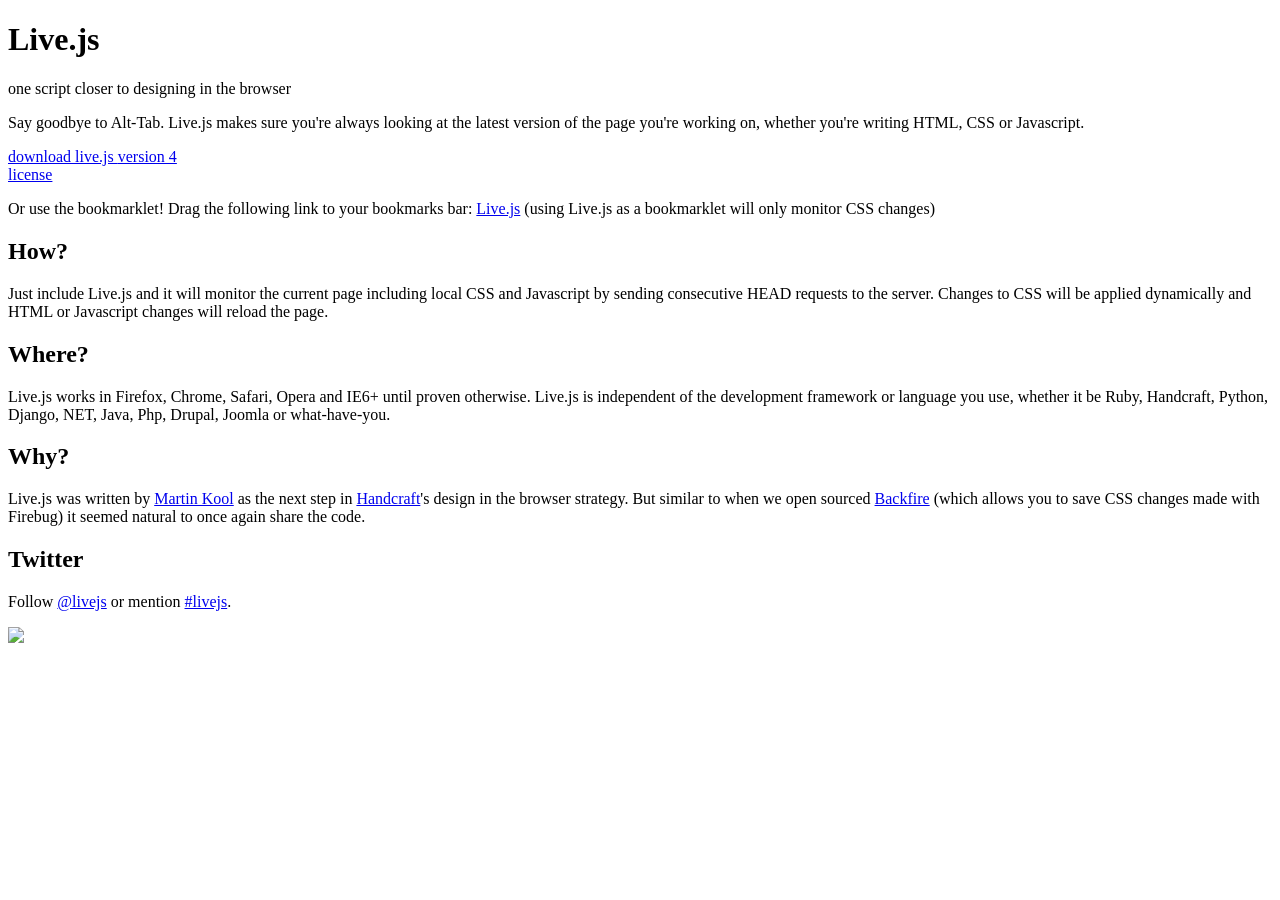
==== index.html @ 62bbce13 "replace livejs.com bookmark references" ====
<!DOCTYPE html>
<html lang="en">
  <head>
    <meta charset="utf-8">
    <meta http-equiv="X-UA-Compatible" content="IE=edge,chrome=1">
    <title>Live.js - One script closer to Designing in the Browser</title>
    <meta name="description" content="One script closer to Design in the Browser">
    <meta name="author" content="Martin Kool">
    <meta name="author" content="Q42">
    <meta name="viewport" content="width=device-width, initial-scale=1.0">
    <link href="http://fonts.googleapis.com/css?family=Allan:bold" rel="stylesheet" type="text/css">
    <link type="text/css" rel="stylesheet" href="/style.css"><script type="text/javascript" src="/head.min.js"></script><script type="text/javascript" src="/live.js"></script></head>
  <body>
    <div class="top">
      <h1>Live.js</h1>
      <p id="blurb">one script closer to designing in the browser</p>
      <p>
          Say goodbye to Alt-Tab. Live.js makes sure you're always looking at the latest version of the page you're working on,
          whether you're writing HTML, CSS or Javascript.
        </p>
      <p id="download"><a id="the-big-green-button" href="/live.js" target="_blank">download live.js
          <span class="version">version 4</span></a><br><a href="/license.txt">license</a></p>
      <p id="bookmarklet">
          Or use the bookmarklet! Drag the following link to your bookmarks bar:
          <a title="Drag me to your bookmarks bar!" href="javascript:(function(){document.body.appendChild(document.createElement('script')).src='http://livejs.org/live.js#css,notify';})();">Live.js</a><span class="weak">
            (using Live.js as a bookmarklet will only monitor CSS changes)
          </span></p>
    </div>
<!--     <div id="banner">
      <p id="demo"><a href="/demo" target="_blank">demo →        click here!</a></p>
    </div>
 -->    <div class="bottom">
      <h2>How?</h2>
      <p>
          Just include Live.js and it will monitor the current page including local CSS and Javascript by sending consecutive HEAD requests
          to the server. Changes to CSS will be applied dynamically and HTML or Javascript changes will reload the page.
          <!-- <a href="/demo" target="_blank">Try it!</a> --></p>
      <h2>Where?</h2>
      <p>
          Live.js works in Firefox, Chrome, Safari, Opera and IE6+ until proven otherwise.
          Live.js is independent of the development framework or language you use, whether it be Ruby, Handcraft, Python, Django, NET,
          Java, Php, Drupal, Joomla or what-have-you.
        </p>
      <h2>Why?</h2>
      <p>
          Live.js was written by <a href="http://twitter.com/mrtnkl">Martin Kool</a> as the next step in <a href="http://www.handcraft.com">Handcraft</a>'s
          design in the browser strategy. But similar to when we open sourced <a href="http://blog.handcraft.com/2010/08/backfire-save-css-changes-made-in-firebug/">Backfire</a>
          (which allows you to save CSS changes made with Firebug) it seemed natural to once again share the code.
        </p>
      <h2>Twitter</h2>
      <p>
          Follow <a href="http://twitter.com/livejs">@livejs</a> or mention <a href="http://twitter.com/#!/search/%23livejs">#livejs</a>.
        </p>
      <p id="q42"><a href="http://q42.com" title="I work at Q42."><img src="/q42-logo.png?h=42"></a></p>
    </div>
  </body>
</html>
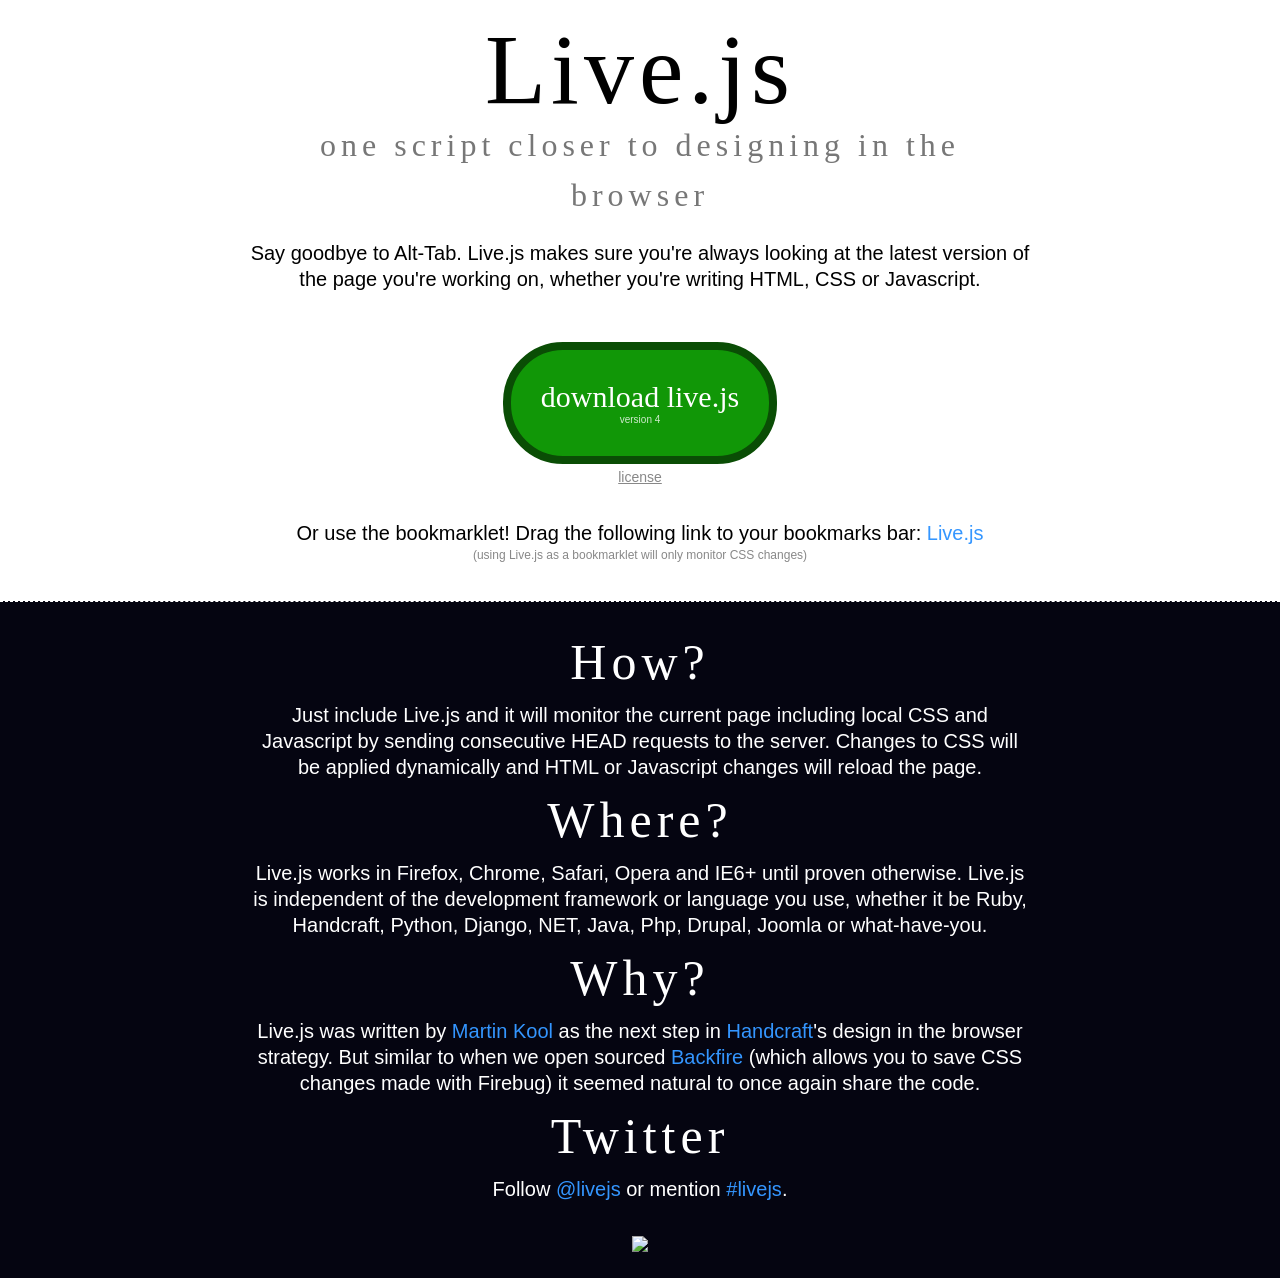
==== commit bedd70b4: "dos2unix all text files" ====
--- a/index.html
+++ b/index.html
@@ -1,57 +1,57 @@
-<!DOCTYPE html>
-<html lang="en">
-  <head>
-    <meta charset="utf-8">
-    <meta http-equiv="X-UA-Compatible" content="IE=edge,chrome=1">
-    <title>Live.js - One script closer to Designing in the Browser</title>
-    <meta name="description" content="One script closer to Design in the Browser">
-    <meta name="author" content="Martin Kool">
-    <meta name="author" content="Q42">
-    <meta name="viewport" content="width=device-width, initial-scale=1.0">
-    <link href="http://fonts.googleapis.com/css?family=Allan:bold" rel="stylesheet" type="text/css">
-    <link type="text/css" rel="stylesheet" href="/style.css"><script type="text/javascript" src="/head.min.js"></script><script type="text/javascript" src="/live.js"></script></head>
-  <body>
-    <div class="top">
-      <h1>Live.js</h1>
-      <p id="blurb">one script closer to designing in the browser</p>
-      <p>
-          Say goodbye to Alt-Tab. Live.js makes sure you're always looking at the latest version of the page you're working on,
-          whether you're writing HTML, CSS or Javascript.
-        </p>
-      <p id="download"><a id="the-big-green-button" href="/live.js" target="_blank">download live.js
-          <span class="version">version 4</span></a><br><a href="/license.txt">license</a></p>
-      <p id="bookmarklet">
-          Or use the bookmarklet! Drag the following link to your bookmarks bar:
-          <a title="Drag me to your bookmarks bar!" href="javascript:(function(){document.body.appendChild(document.createElement('script')).src='http://livejs.org/live.js#css,notify';})();">Live.js</a><span class="weak">
-            (using Live.js as a bookmarklet will only monitor CSS changes)
-          </span></p>
-    </div>
-<!--     <div id="banner">
-      <p id="demo"><a href="/demo" target="_blank">demo →        click here!</a></p>
-    </div>
- -->    <div class="bottom">
-      <h2>How?</h2>
-      <p>
-          Just include Live.js and it will monitor the current page including local CSS and Javascript by sending consecutive HEAD requests
-          to the server. Changes to CSS will be applied dynamically and HTML or Javascript changes will reload the page.
-          <!-- <a href="/demo" target="_blank">Try it!</a> --></p>
-      <h2>Where?</h2>
-      <p>
-          Live.js works in Firefox, Chrome, Safari, Opera and IE6+ until proven otherwise.
-          Live.js is independent of the development framework or language you use, whether it be Ruby, Handcraft, Python, Django, NET,
-          Java, Php, Drupal, Joomla or what-have-you.
-        </p>
-      <h2>Why?</h2>
-      <p>
-          Live.js was written by <a href="http://twitter.com/mrtnkl">Martin Kool</a> as the next step in <a href="http://www.handcraft.com">Handcraft</a>'s
-          design in the browser strategy. But similar to when we open sourced <a href="http://blog.handcraft.com/2010/08/backfire-save-css-changes-made-in-firebug/">Backfire</a>
-          (which allows you to save CSS changes made with Firebug) it seemed natural to once again share the code.
-        </p>
-      <h2>Twitter</h2>
-      <p>
-          Follow <a href="http://twitter.com/livejs">@livejs</a> or mention <a href="http://twitter.com/#!/search/%23livejs">#livejs</a>.
-        </p>
-      <p id="q42"><a href="http://q42.com" title="I work at Q42."><img src="/q42-logo.png?h=42"></a></p>
-    </div>
-  </body>
-</html>
+<!DOCTYPE html>
+<html lang="en">
+  <head>
+    <meta charset="utf-8">
+    <meta http-equiv="X-UA-Compatible" content="IE=edge,chrome=1">
+    <title>Live.js - One script closer to Designing in the Browser</title>
+    <meta name="description" content="One script closer to Design in the Browser">
+    <meta name="author" content="Martin Kool">
+    <meta name="author" content="Q42">
+    <meta name="viewport" content="width=device-width, initial-scale=1.0">
+    <link href="http://fonts.googleapis.com/css?family=Allan:bold" rel="stylesheet" type="text/css">
+    <link type="text/css" rel="stylesheet" href="/style.css"><script type="text/javascript" src="/head.min.js"></script><script type="text/javascript" src="/live.js"></script></head>
+  <body>
+    <div class="top">
+      <h1>Live.js</h1>
+      <p id="blurb">one script closer to designing in the browser</p>
+      <p>
+          Say goodbye to Alt-Tab. Live.js makes sure you're always looking at the latest version of the page you're working on,
+          whether you're writing HTML, CSS or Javascript.
+        </p>
+      <p id="download"><a id="the-big-green-button" href="/live.js" target="_blank">download live.js
+          <span class="version">version 4</span></a><br><a href="/license.txt">license</a></p>
+      <p id="bookmarklet">
+          Or use the bookmarklet! Drag the following link to your bookmarks bar:
+          <a title="Drag me to your bookmarks bar!" href="javascript:(function(){document.body.appendChild(document.createElement('script')).src='https://livejs.org/live.js#css,notify';})();">Live.js</a><span class="weak">
+            (using Live.js as a bookmarklet will only monitor CSS changes)
+          </span></p>
+    </div>
+<!--     <div id="banner">
+      <p id="demo"><a href="/demo" target="_blank">demo →        click here!</a></p>
+    </div>
+ -->    <div class="bottom">
+      <h2>How?</h2>
+      <p>
+          Just include Live.js and it will monitor the current page including local CSS and Javascript by sending consecutive HEAD requests
+          to the server. Changes to CSS will be applied dynamically and HTML or Javascript changes will reload the page.
+          <!-- <a href="/demo" target="_blank">Try it!</a> --></p>
+      <h2>Where?</h2>
+      <p>
+          Live.js works in Firefox, Chrome, Safari, Opera and IE6+ until proven otherwise.
+          Live.js is independent of the development framework or language you use, whether it be Ruby, Handcraft, Python, Django, NET,
+          Java, Php, Drupal, Joomla or what-have-you.
+        </p>
+      <h2>Why?</h2>
+      <p>
+          Live.js was written by <a href="http://twitter.com/mrtnkl">Martin Kool</a> as the next step in <a href="http://www.handcraft.com">Handcraft</a>'s
+          design in the browser strategy. But similar to when we open sourced <a href="http://blog.handcraft.com/2010/08/backfire-save-css-changes-made-in-firebug/">Backfire</a>
+          (which allows you to save CSS changes made with Firebug) it seemed natural to once again share the code.
+        </p>
+      <h2>Twitter</h2>
+      <p>
+          Follow <a href="http://twitter.com/livejs">@livejs</a> or mention <a href="http://twitter.com/#!/search/%23livejs">#livejs</a>.
+        </p>
+      <p id="q42"><a href="http://q42.com" title="I work at Q42."><img src="/q42-logo.png?h=42"></a></p>
+    </div>
+  </body>
+</html>
--- a/style.css
+++ b/style.css
@@ -0,0 +1,152 @@
+/* Go ahead, mess up the CSS :) ... */
+  
+body {
+  margin: 0;
+  background: #050511;
+  font: 20px/26px 'Helvetica', 'Arial';
+  text-align: center;
+}
+h1 {
+  font: 100px/100px 'Allan';
+  margin: 0;
+  letter-spacing: 5px;
+  text-shadow: 0px 0px 1px rgba(0, 0, 0, 0.1);
+}
+#the-big-green-button {
+  font: 30px 'Allan';
+  display: inline-block;
+  background: #119707;
+  padding: 30px 30px;
+  text-decoration: none;
+  color: #fff;
+  border: solid #0A4D05 8px;
+  border-radius: 60px;
+  -moz-border-radius: 60px;
+  -webkit-border-radius: 60px;
+  -o-border-radius: 60px;
+}
+#the-big-green-button:hover {
+  background: #0A4D05;  
+}
+.version {
+  font: 10px/12px 'Arial';
+  display: block;
+  color: rgba(255,255,255,.8);
+}
+a {
+  color: #888;
+  text-decoration: underline;  
+}
+a img {
+ border: none;
+}
+.top {
+  padding: 20px 100px;
+  background: #fff;
+}
+.bottom {
+  padding: 20px 100px;  
+  color: #fff;
+  border-top: dashed #fff 1px;
+}
+.bottom a {
+  color: #3496FF;
+  text-decoration: none;
+}
+.bottom a:hover {
+  color: #fff;
+}
+p {
+  max-width: 780px;
+  margin: 0 auto;
+}
+#blurb {
+  font: 32px/50px 'Allan';
+  letter-spacing: 5px;
+  color: #777;
+  margin-bottom: 20px;
+}
+h2 {
+  font: 50px/60px 'Allan';
+  margin: 10px 0;
+  letter-spacing: 5px;
+  text-shadow: 0px 0px 1px rgba(0, 0, 0, 0.1);
+}
+#download {
+  display: block;
+  color: #888;
+  font-size: 14px;
+  margin: 50px auto 30px auto;
+}
+#bookmarklet {
+  margin-bottom: 20px;
+}
+#bookmarklet a {
+  color: #3496FF;
+  text-decoration: none;
+}
+.weak {
+  font: 12px/12px 'Arial';
+  display: block;
+  color: #888;
+  margin-top: 3px;
+}
+textarea {
+  display: block;
+  width: 100%; height: 250px;
+  font: 14px/18px 'Consolas', 'Courier';
+  border: dotted #050511 1px;
+  padding: 5px;
+  margin: 20px 0;
+}
+#try-it #the-big-green-button {
+  padding: 10px 20px;
+}
+iframe#background {
+  position: absolute; 
+  top: -2000px; left: -2000px;
+}
+#banner {
+  position: absolute;
+  right: 0; top: 0;
+  width: 200px; height: 150px;
+  overflow: hidden;
+}
+#demo {
+  display: block;
+  position: absolute;
+  width: 500px;
+  top: 80px; right: -250px;
+  background: #C22;    
+  padding: 2px 0;
+  /* use crossbrowser matrix transformation instead of rotate deg */
+  -webkit-transform: matrix(0.76604444, 0.64278761, -0.64278761, 0.76604444, 0, 0);
+  -moz-transform: matrix(0.76604444, 0.64278761, -0.64278761, 0.76604444, 0, 0);
+  -ms-filter: "progid:DXImageTransform.Microsoft.Matrix(M11=0.76604444, M12=-0.64278761, M21=0.64278761, M22=0.76604444,sizingMethod='auto expand')";
+  filter: progid:DXImageTransform.Microsoft.Matrix(M11=0.76604444, M12=-0.64278761, M21=0.64278761, M22=0.76604444,sizingMethod='auto expand');
+  box-shadow: 0 4px 4px #999;  
+}
+.ie #demo {
+  margin: -150px -50px 0 0;
+}
+
+#demo a {
+  display: block;
+  font: 30px/40px 'Allan';
+  color: #fff;
+  border: dotted #E7ADAD 2px;
+  text-decoration: none;
+}
+#demo:hover {
+  background: #411;
+  top: -20px; right: -130px;
+}
+#q42 {
+  margin-top: 30px;  
+}  
+a, a:hover, #demo, #demo:hover {
+  -webkit-transition: all .3s ease-out;
+  -moz-transition: all .3s ease-out;
+  -o-transition: all .3s ease-out;
+  transition: all .3s ease-out;
+}
